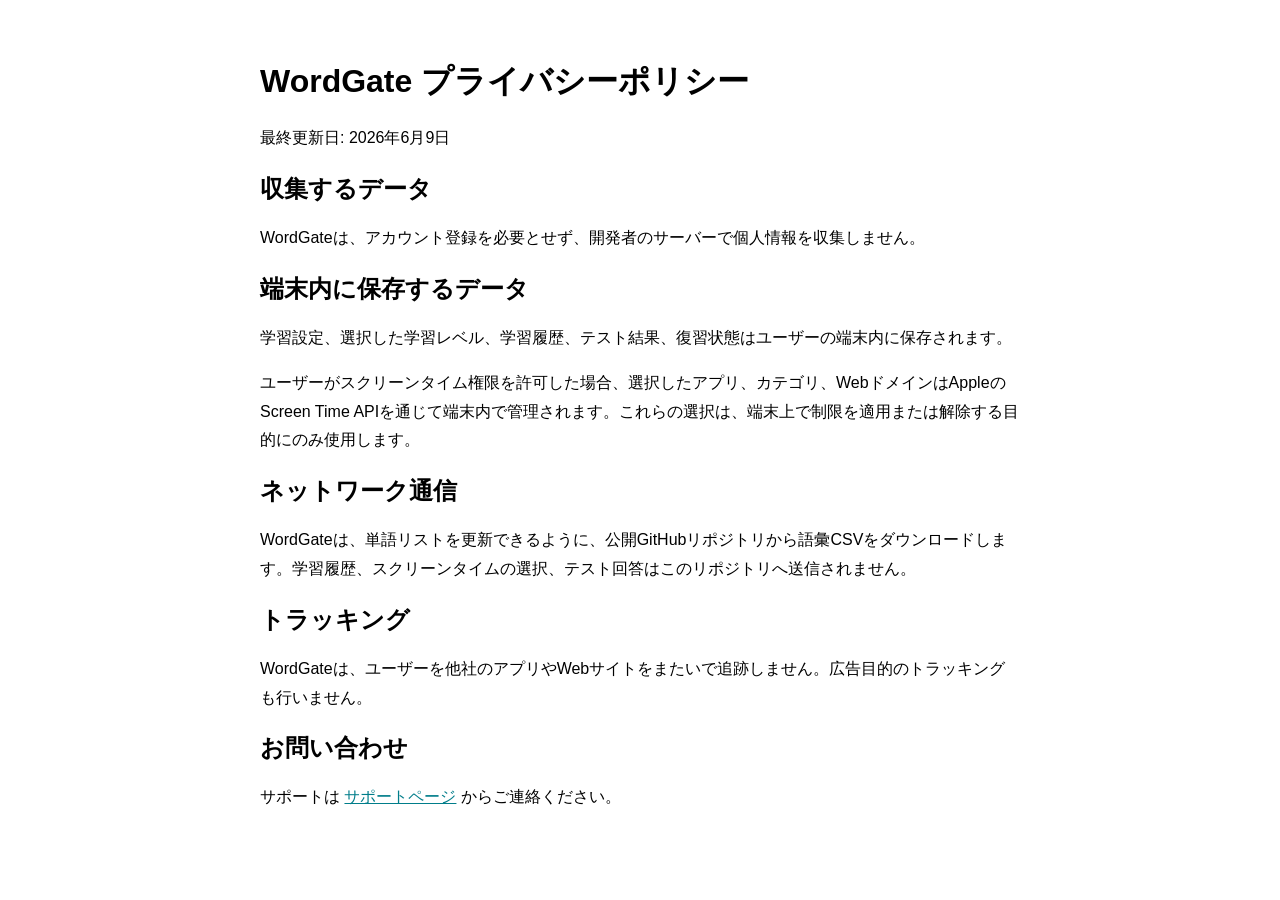
==== privacy.html @ ba5f082d "Add WordGate support site" ====
<!doctype html>
<html lang="ja">
<head>
  <meta charset="utf-8">
  <meta name="viewport" content="width=device-width, initial-scale=1">
  <title>WordGate プライバシーポリシー</title>
  <style>
    body {
      max-width: 760px;
      margin: 0 auto;
      padding: 40px 20px;
      font-family: -apple-system, BlinkMacSystemFont, "Hiragino Sans", "Noto Sans JP", sans-serif;
      line-height: 1.8;
    }
    h1, h2 {
      line-height: 1.3;
      letter-spacing: 0;
    }
    a {
      color: #007d8a;
    }
  </style>
</head>
<body>
  <h1>WordGate プライバシーポリシー</h1>
  <p>最終更新日: 2026年6月9日</p>

  <h2>収集するデータ</h2>
  <p>WordGateは、アカウント登録を必要とせず、開発者のサーバーで個人情報を収集しません。</p>

  <h2>端末内に保存するデータ</h2>
  <p>学習設定、選択した学習レベル、学習履歴、テスト結果、復習状態はユーザーの端末内に保存されます。</p>
  <p>ユーザーがスクリーンタイム権限を許可した場合、選択したアプリ、カテゴリ、WebドメインはAppleのScreen Time APIを通じて端末内で管理されます。これらの選択は、端末上で制限を適用または解除する目的にのみ使用します。</p>

  <h2>ネットワーク通信</h2>
  <p>WordGateは、単語リストを更新できるように、公開GitHubリポジトリから語彙CSVをダウンロードします。学習履歴、スクリーンタイムの選択、テスト回答はこのリポジトリへ送信されません。</p>

  <h2>トラッキング</h2>
  <p>WordGateは、ユーザーを他社のアプリやWebサイトをまたいで追跡しません。広告目的のトラッキングも行いません。</p>

  <h2>お問い合わせ</h2>
  <p>サポートは <a href="./support.html">サポートページ</a> からご連絡ください。</p>
</body>
</html>
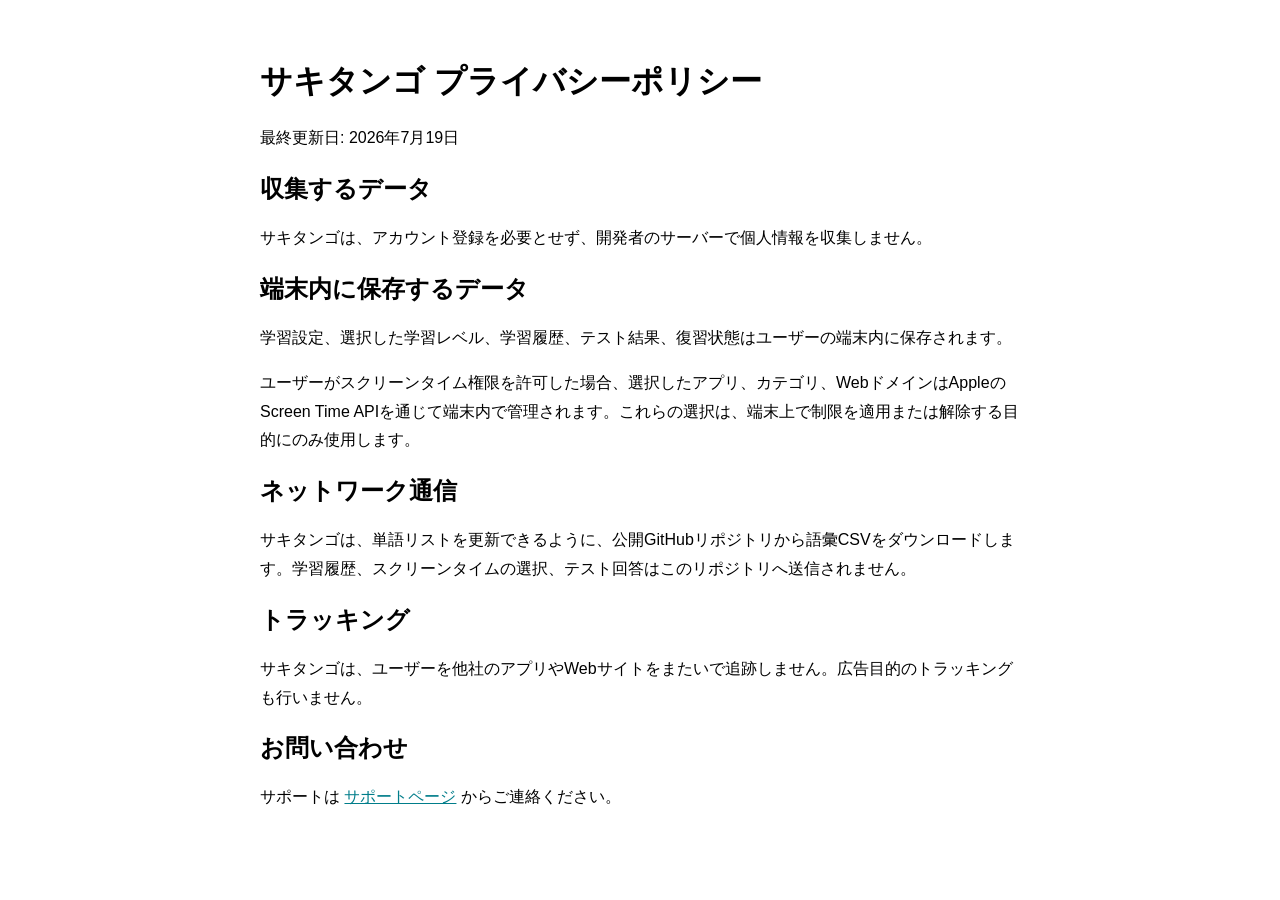
==== commit 2e654f61: "Rebrand support site to Sakitango" ====
--- a/privacy.html
+++ b/privacy.html
@@ -3,7 +3,7 @@
 <head>
   <meta charset="utf-8">
   <meta name="viewport" content="width=device-width, initial-scale=1">
-  <title>WordGate プライバシーポリシー</title>
+  <title>サキタンゴ プライバシーポリシー</title>
   <style>
     body {
       max-width: 760px;
@@ -22,21 +22,21 @@
   </style>
 </head>
 <body>
-  <h1>WordGate プライバシーポリシー</h1>
-  <p>最終更新日: 2026年6月9日</p>
+  <h1>サキタンゴ プライバシーポリシー</h1>
+  <p>最終更新日: 2026年7月19日</p>
 
   <h2>収集するデータ</h2>
-  <p>WordGateは、アカウント登録を必要とせず、開発者のサーバーで個人情報を収集しません。</p>
+  <p>サキタンゴは、アカウント登録を必要とせず、開発者のサーバーで個人情報を収集しません。</p>
 
   <h2>端末内に保存するデータ</h2>
   <p>学習設定、選択した学習レベル、学習履歴、テスト結果、復習状態はユーザーの端末内に保存されます。</p>
   <p>ユーザーがスクリーンタイム権限を許可した場合、選択したアプリ、カテゴリ、WebドメインはAppleのScreen Time APIを通じて端末内で管理されます。これらの選択は、端末上で制限を適用または解除する目的にのみ使用します。</p>
 
   <h2>ネットワーク通信</h2>
-  <p>WordGateは、単語リストを更新できるように、公開GitHubリポジトリから語彙CSVをダウンロードします。学習履歴、スクリーンタイムの選択、テスト回答はこのリポジトリへ送信されません。</p>
+  <p>サキタンゴは、単語リストを更新できるように、公開GitHubリポジトリから語彙CSVをダウンロードします。学習履歴、スクリーンタイムの選択、テスト回答はこのリポジトリへ送信されません。</p>
 
   <h2>トラッキング</h2>
-  <p>WordGateは、ユーザーを他社のアプリやWebサイトをまたいで追跡しません。広告目的のトラッキングも行いません。</p>
+  <p>サキタンゴは、ユーザーを他社のアプリやWebサイトをまたいで追跡しません。広告目的のトラッキングも行いません。</p>
 
   <h2>お問い合わせ</h2>
   <p>サポートは <a href="./support.html">サポートページ</a> からご連絡ください。</p>
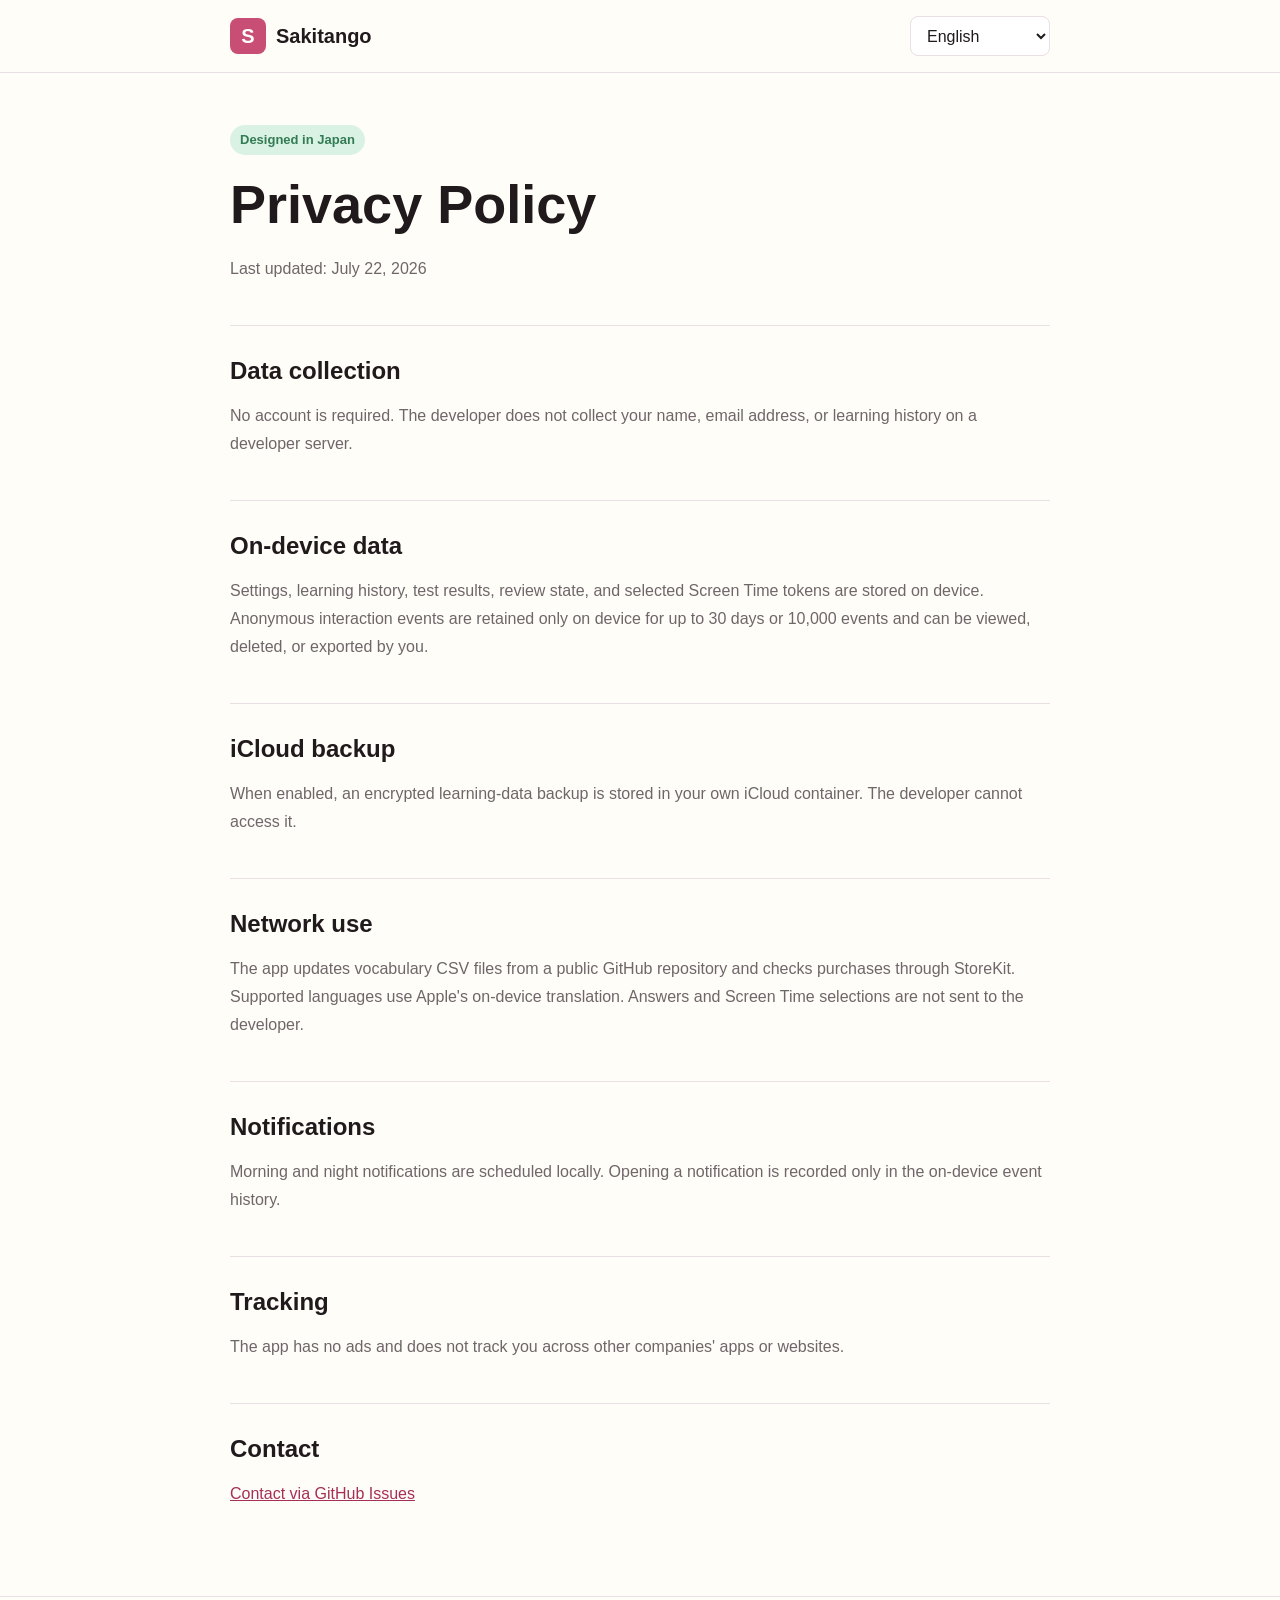
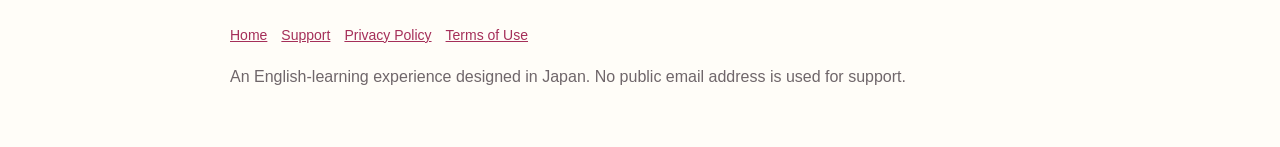
==== commit e036bc59: "Localize Sakitango support and legal pages" ====
--- a/privacy.html
+++ b/privacy.html
@@ -4,41 +4,12 @@
   <meta charset="utf-8">
   <meta name="viewport" content="width=device-width, initial-scale=1">
   <title>サキタンゴ プライバシーポリシー</title>
-  <style>
-    body {
-      max-width: 760px;
-      margin: 0 auto;
-      padding: 40px 20px;
-      font-family: -apple-system, BlinkMacSystemFont, "Hiragino Sans", "Noto Sans JP", sans-serif;
-      line-height: 1.8;
-    }
-    h1, h2 {
-      line-height: 1.3;
-      letter-spacing: 0;
-    }
-    a {
-      color: #007d8a;
-    }
-  </style>
+  <link rel="stylesheet" href="./site.css">
 </head>
-<body>
-  <h1>サキタンゴ プライバシーポリシー</h1>
-  <p>最終更新日: 2026年7月19日</p>
-
-  <h2>収集するデータ</h2>
-  <p>サキタンゴは、アカウント登録を必要とせず、開発者のサーバーで個人情報を収集しません。</p>
-
-  <h2>端末内に保存するデータ</h2>
-  <p>学習設定、選択した学習レベル、学習履歴、テスト結果、復習状態はユーザーの端末内に保存されます。</p>
-  <p>ユーザーがスクリーンタイム権限を許可した場合、選択したアプリ、カテゴリ、WebドメインはAppleのScreen Time APIを通じて端末内で管理されます。これらの選択は、端末上で制限を適用または解除する目的にのみ使用します。</p>
-
-  <h2>ネットワーク通信</h2>
-  <p>サキタンゴは、単語リストを更新できるように、公開GitHubリポジトリから語彙CSVをダウンロードします。学習履歴、スクリーンタイムの選択、テスト回答はこのリポジトリへ送信されません。</p>
-
-  <h2>トラッキング</h2>
-  <p>サキタンゴは、ユーザーを他社のアプリやWebサイトをまたいで追跡しません。広告目的のトラッキングも行いません。</p>
-
-  <h2>お問い合わせ</h2>
-  <p>サポートは <a href="./support.html">サポートページ</a> からご連絡ください。</p>
+<body data-page="privacy">
+  <header class="site-header"><div class="header-inner"><a class="brand" href="./index.html"><span class="brand-mark">S</span><span>サキタンゴ</span></a><select id="language-picker" aria-label="Language"></select></div></header>
+  <main id="content"><h1>プライバシーポリシー</h1><p>最終更新日: 2026年7月22日</p></main>
+  <footer><div class="footer-inner"><div class="footer-links" id="footer-links"></div><p id="footer-note"></p></div></footer>
+  <script src="./site-i18n.js"></script>
 </body>
 </html>
--- a/site.css
+++ b/site.css
@@ -0,0 +1,171 @@
+:root {
+  color-scheme: light;
+  --ink: #211a1d;
+  --muted: #6f666a;
+  --berry: #c94e76;
+  --berry-soft: #fbe8ef;
+  --mint: #daf2e3;
+  --green: #327b55;
+  --paper: #fffdf8;
+  --line: #eadfe2;
+  --white: #ffffff;
+}
+
+* { box-sizing: border-box; }
+
+body {
+  margin: 0;
+  background: var(--paper);
+  color: var(--ink);
+  font-family: -apple-system, BlinkMacSystemFont, "SF Pro Text", "Hiragino Sans", "Apple SD Gothic Neo", "PingFang TC", "Noto Sans Thai", sans-serif;
+  line-height: 1.75;
+}
+
+a { color: #a52f59; }
+
+.site-header {
+  border-bottom: 1px solid var(--line);
+  background: rgba(255, 253, 248, 0.96);
+}
+
+.header-inner,
+main,
+.footer-inner {
+  width: min(820px, calc(100% - 40px));
+  margin: 0 auto;
+}
+
+.header-inner {
+  min-height: 72px;
+  display: flex;
+  align-items: center;
+  justify-content: space-between;
+  gap: 16px;
+}
+
+.brand {
+  display: flex;
+  align-items: center;
+  gap: 10px;
+  color: var(--ink);
+  font-size: 20px;
+  font-weight: 800;
+  text-decoration: none;
+}
+
+.brand-mark {
+  width: 36px;
+  height: 36px;
+  display: grid;
+  place-items: center;
+  border-radius: 8px;
+  color: white;
+  background: var(--berry);
+  font-weight: 900;
+}
+
+select {
+  max-width: 180px;
+  min-height: 40px;
+  padding: 0 32px 0 12px;
+  border: 1px solid var(--line);
+  border-radius: 8px;
+  color: var(--ink);
+  background: var(--white);
+  font: inherit;
+}
+
+main { padding: 52px 0 72px; }
+
+.eyebrow {
+  display: inline-flex;
+  align-items: center;
+  min-height: 30px;
+  padding: 3px 10px;
+  border-radius: 999px;
+  color: var(--green);
+  background: var(--mint);
+  font-size: 13px;
+  font-weight: 750;
+}
+
+h1, h2 { line-height: 1.25; letter-spacing: 0; }
+h1 { margin: 16px 0 14px; font-size: clamp(34px, 8vw, 54px); }
+h2 { margin: 0 0 12px; font-size: 24px; }
+p { color: var(--muted); font-size: 16px; }
+.lede { max-width: 690px; font-size: 19px; }
+
+.actions {
+  display: flex;
+  flex-wrap: wrap;
+  gap: 10px;
+  margin: 28px 0 4px;
+}
+
+.button {
+  display: inline-flex;
+  align-items: center;
+  min-height: 44px;
+  padding: 8px 14px;
+  border: 1px solid var(--line);
+  border-radius: 8px;
+  color: var(--ink);
+  background: var(--white);
+  font-weight: 700;
+  text-decoration: none;
+}
+
+.button.primary { border-color: var(--berry); color: white; background: var(--berry); }
+
+section {
+  margin-top: 42px;
+  padding-top: 30px;
+  border-top: 1px solid var(--line);
+}
+
+.feature-list,
+.check-list {
+  display: grid;
+  gap: 12px;
+  padding: 0;
+  list-style: none;
+}
+
+.feature-list { grid-template-columns: repeat(2, minmax(0, 1fr)); }
+
+.feature-list li,
+.check-list li {
+  padding: 16px;
+  border: 1px solid var(--line);
+  border-radius: 8px;
+  background: var(--white);
+}
+
+.feature-list li::before,
+.check-list li::before {
+  content: "✓";
+  margin-inline-end: 9px;
+  color: var(--green);
+  font-weight: 900;
+}
+
+.notice {
+  padding: 16px;
+  border-inline-start: 4px solid var(--berry);
+  background: var(--berry-soft);
+}
+
+footer { border-top: 1px solid var(--line); }
+.footer-inner { padding: 26px 0 40px; color: var(--muted); font-size: 14px; }
+.footer-links { display: flex; flex-wrap: wrap; gap: 14px; }
+
+[dir="rtl"] .header-inner,
+[dir="rtl"] .actions,
+[dir="rtl"] .footer-links { direction: rtl; }
+
+@media (max-width: 620px) {
+  .header-inner, main, .footer-inner { width: min(100% - 28px, 820px); }
+  .feature-list { grid-template-columns: 1fr; }
+  main { padding-top: 36px; }
+  select { max-width: 145px; }
+}
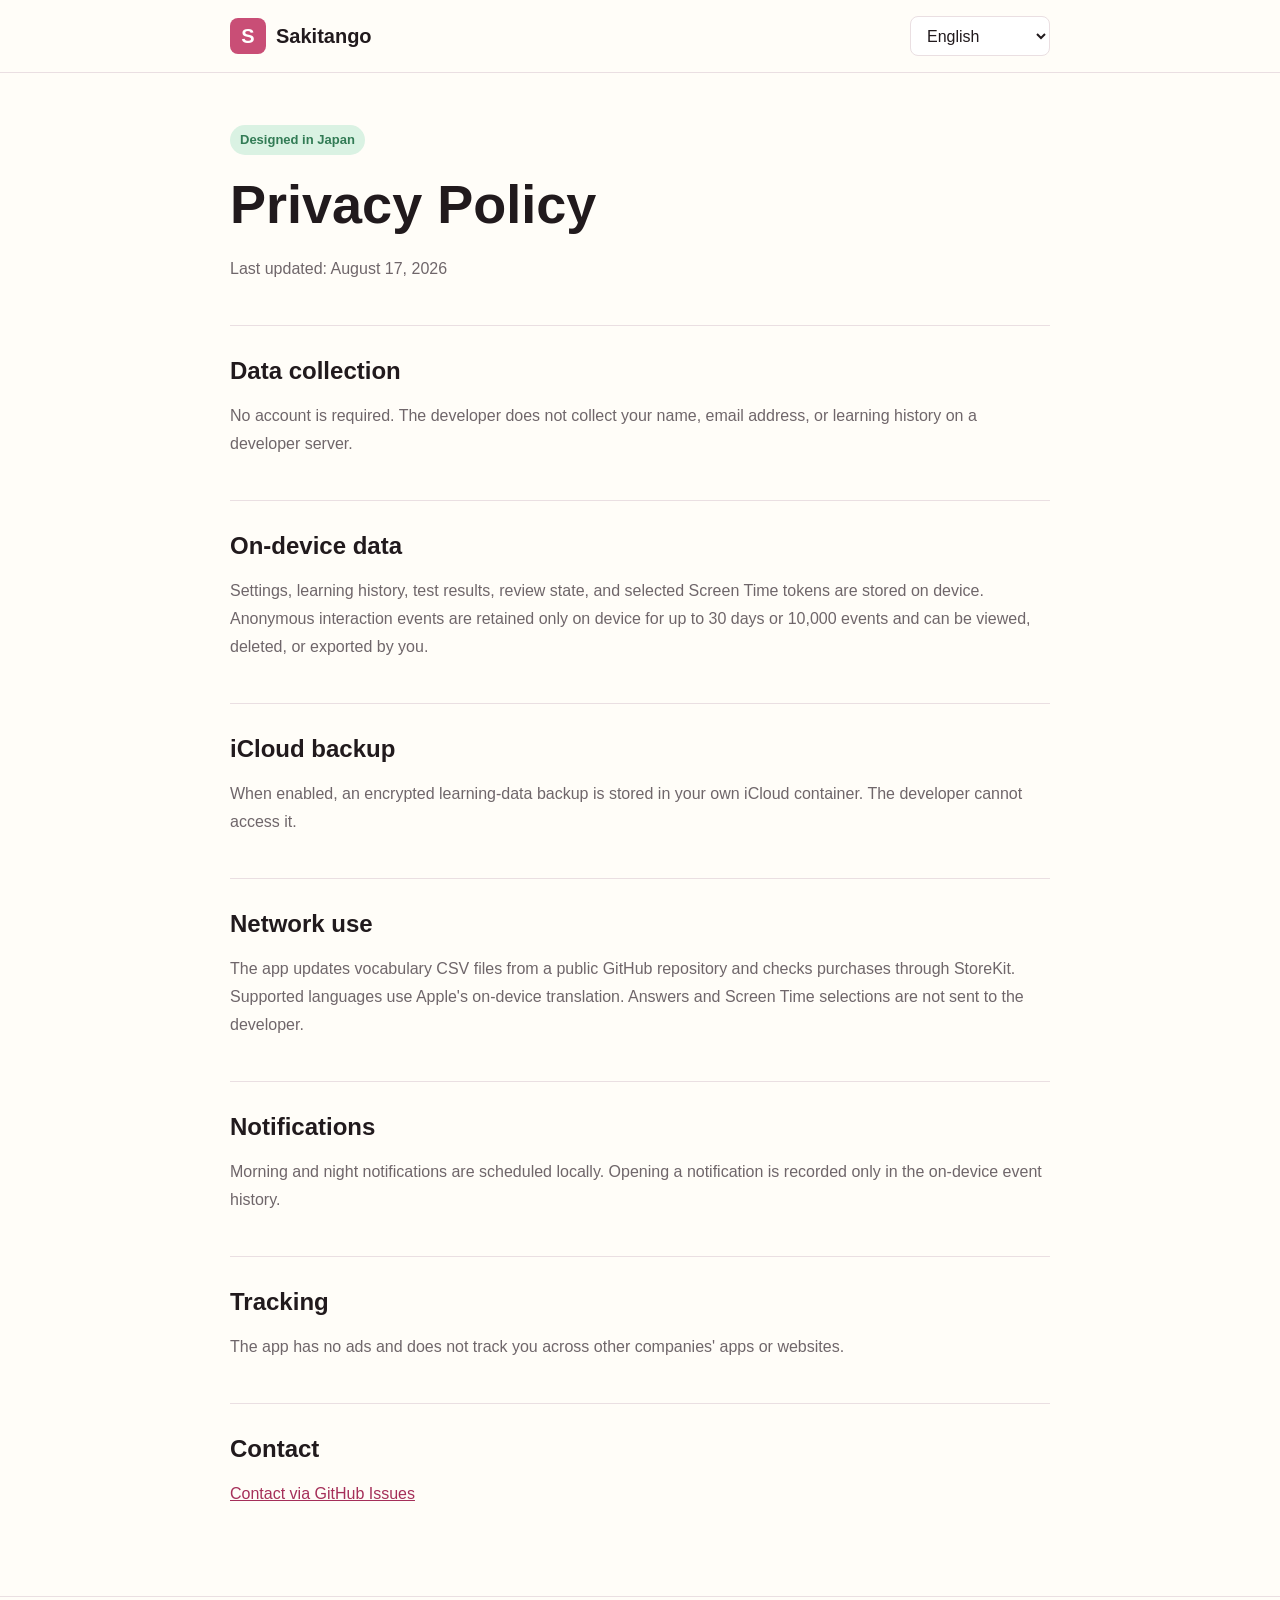
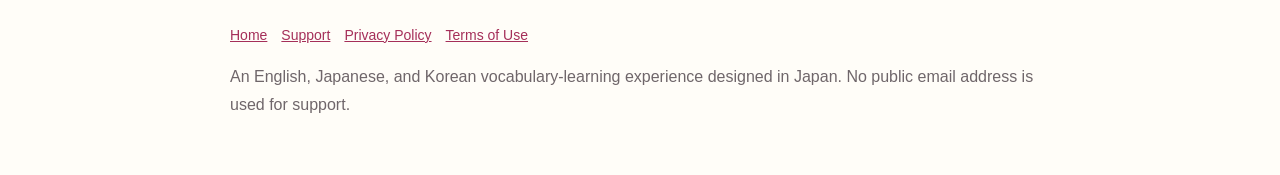
==== commit 3f2c7f40: "Update multilingual support site" ====
--- a/privacy.html
+++ b/privacy.html
@@ -8,7 +8,7 @@
 </head>
 <body data-page="privacy">
   <header class="site-header"><div class="header-inner"><a class="brand" href="./index.html"><span class="brand-mark">S</span><span>サキタンゴ</span></a><select id="language-picker" aria-label="Language"></select></div></header>
-  <main id="content"><h1>プライバシーポリシー</h1><p>最終更新日: 2026年7月22日</p></main>
+  <main id="content"><h1>プライバシーポリシー</h1><p>最終更新日: 2026年8月17日</p></main>
   <footer><div class="footer-inner"><div class="footer-links" id="footer-links"></div><p id="footer-note"></p></div></footer>
   <script src="./site-i18n.js"></script>
 </body>
